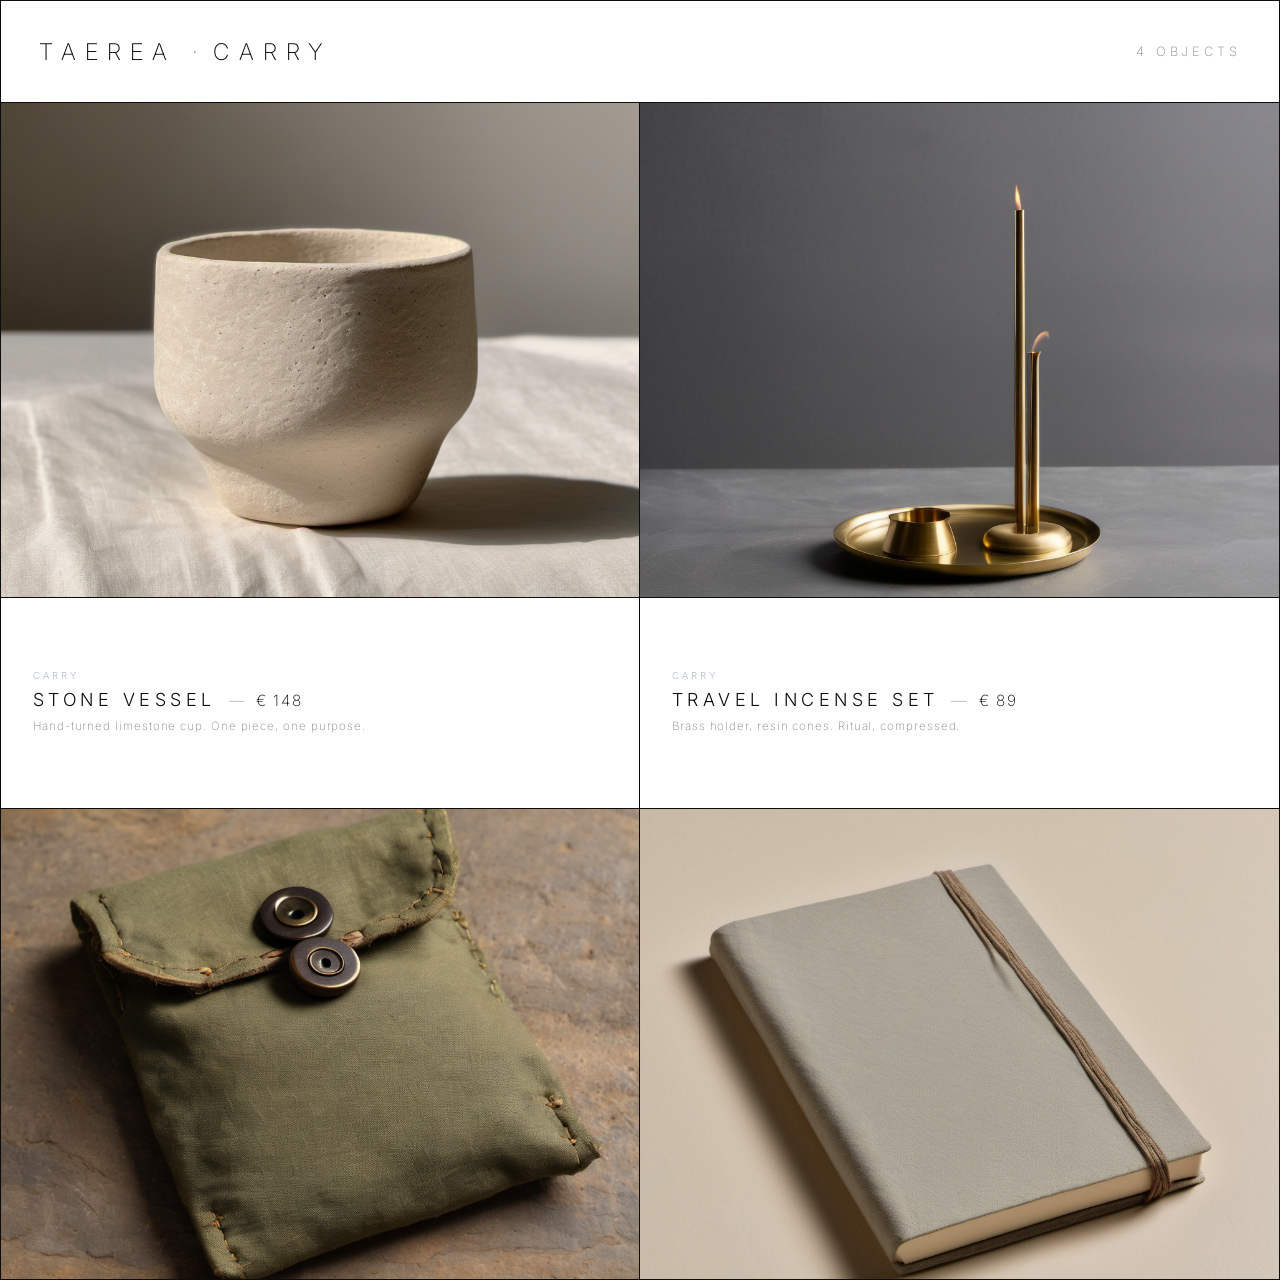
==== carry.html @ bfde48eb "feat(taerea/carry): shop iframe — 4 rendered products, Frama aesthetic" ====
<!DOCTYPE html>
<html lang="de">
<head>
<meta charset="UTF-8">
<meta name="viewport" content="width=device-width, initial-scale=1.0">
<title>Taerea · Carry</title>
<link href="https://fonts.googleapis.com/css2?family=Inter:wght@200;300&display=swap" rel="stylesheet">
<style>
  *, *::before, *::after {
    box-sizing: border-box;
    margin: 0;
    padding: 0;
  }

  html, body {
    width: 100vw;
    height: 100vw;
    overflow: hidden;
    background: #fff;
    font-family: 'Inter', sans-serif;
    color: #0d0d0d;
    cursor: crosshair;
  }

  .carry-shop {
    width: 100vw;
    height: 100vw;
    display: grid;
    grid-template-rows: 8vw 1fr 8vw;
    overflow: hidden;
    border: 1px solid #0d0d0d;
  }

  /* ── HEADER ── */
  .shop-header {
    display: flex;
    align-items: center;
    justify-content: space-between;
    padding: 0 3vw;
    border-bottom: 1px solid #0d0d0d;
  }

  .header-left {
    display: flex;
    align-items: center;
    gap: 1.2vw;
  }

  .brand {
    font-weight: 200;
    font-size: 1.8vw;
    letter-spacing: 0.4em;
    text-transform: uppercase;
  }

  .accent-dot {
    color: #8a9ab8;
    font-size: 1.8vw;
    font-weight: 200;
  }

  .category {
    font-weight: 200;
    font-size: 1.8vw;
    letter-spacing: 0.4em;
    text-transform: uppercase;
  }

  .header-right {
    font-weight: 200;
    font-size: 1vw;
    letter-spacing: 0.3em;
    text-transform: uppercase;
    color: #888;
  }

  /* ── PRODUCT GRID ── */
  .product-grid {
    display: grid;
    grid-template-columns: 1fr 1fr;
    grid-template-rows: 1fr 1fr;
    gap: 0;
  }

  .product-card {
    position: relative;
    display: flex;
    flex-direction: column;
    border-right: 1px solid #0d0d0d;
    border-bottom: 1px solid #0d0d0d;
    cursor: crosshair;
    overflow: hidden;
    transition: all 0.4s ease;
  }

  .product-card:nth-child(2),
  .product-card:nth-child(4) {
    border-right: none;
  }

  .product-card:nth-child(3),
  .product-card:nth-child(4) {
    border-bottom: none;
  }

  /* ── CARD IMAGE ── */
  .card-image {
    flex: 0 0 70%;
    position: relative;
    overflow: hidden;
  }

  .card-placeholder {
    width: 100%;
    height: 100%;
    transition: filter 0.4s ease;
  }

  .card-img {
    width: 100%;
    height: 100%;
    object-fit: cover;
    transition: filter 0.4s ease;
    display: block;
  }

  .card-overlay {
    position: absolute;
    inset: 0;
    display: flex;
    align-items: center;
    justify-content: center;
    opacity: 0;
    transition: opacity 0.4s ease;
    background: transparent;
  }

  .overlay-label {
    color: #8a9ab8;
    font-weight: 200;
    font-size: 1vw;
    letter-spacing: 0.35em;
    text-transform: uppercase;
  }

  /* ── CARD META ── */
  .card-meta {
    flex: 0 0 30%;
    display: flex;
    flex-direction: column;
    justify-content: center;
    padding: 0 2.5vw;
    gap: 0.6vw;
    border-top: 1px solid #0d0d0d;
  }

  .card-meta-row {
    display: flex;
    align-items: baseline;
    gap: 1vw;
  }

  .product-name {
    font-weight: 300;
    font-size: 1.4vw;
    letter-spacing: 0.25em;
    text-transform: uppercase;
    transition: color 0.4s ease;
  }

  .meta-sep {
    font-weight: 200;
    font-size: 1.2vw;
    color: #8a9ab8;
    flex-shrink: 0;
  }

  .product-price {
    font-weight: 200;
    font-size: 1.2vw;
    letter-spacing: 0.1em;
    transition: color 0.4s ease;
    flex-shrink: 0;
  }

  .product-desc {
    font-weight: 200;
    font-size: 0.9vw;
    letter-spacing: 0.08em;
    color: #888;
    transition: color 0.4s ease;
    line-height: 1.5;
  }

  .product-category {
    font-weight: 200;
    font-size: 0.75vw;
    letter-spacing: 0.3em;
    text-transform: uppercase;
    color: #8a9ab8;
  }

  /* ── HOVER STATES ── */
  .product-card:hover .card-placeholder {
    filter: brightness(0.85);
  }

  .product-card:hover .card-img {
    filter: brightness(0.85);
  }

  .product-card:hover .card-overlay {
    opacity: 1;
  }

  .product-card:hover .product-name {
    color: #8a9ab8;
  }

  .product-card:hover .product-price {
    color: #8a9ab8;
  }

  .product-card:hover .product-desc {
    color: #8a9ab8;
    opacity: 0.7;
  }

  .product-card:active {
    opacity: 0.7;
  }

  /* ── FOOTER ── */
  .shop-footer {
    display: flex;
    align-items: center;
    justify-content: space-between;
    padding: 0 3vw;
    border-top: 1px solid #0d0d0d;
  }

  .footer-left {
    font-weight: 200;
    font-size: 1vw;
    letter-spacing: 0.35em;
    text-transform: uppercase;
  }

  .footer-nav {
    display: flex;
    align-items: center;
    gap: 2.5vw;
  }

  .footer-nav-item {
    font-weight: 200;
    font-size: 0.85vw;
    letter-spacing: 0.3em;
    text-transform: uppercase;
    color: #888;
    cursor: crosshair;
    transition: color 0.4s ease;
    text-decoration: none;
  }

  .footer-nav-item:hover {
    color: #8a9ab8;
  }

  .footer-nav-item.active {
    color: #0d0d0d;
  }

  .tagline {
    font-weight: 200;
    font-size: 0.9vw;
    letter-spacing: 0.3em;
    font-style: italic;
    color: #888;
  }
</style>
</head>
<body>

<div class="carry-shop">

  <header class="shop-header">
    <div class="header-left">
      <span class="brand">Taerea</span>
      <span class="accent-dot">·</span>
      <span class="category">Carry</span>
    </div>
    <span class="header-right">4 Objects</span>
  </header>

  <main class="product-grid">

    <article class="product-card">
      <div class="card-image">
        <img class="card-img" src="assets/carry_product_1.png" alt="Stone Vessel" onerror="this.style.display='none';this.parentElement.querySelector('.card-placeholder').style.display='block';">
        <svg class="card-placeholder" viewBox="0 0 100 100" preserveAspectRatio="none" xmlns="http://www.w3.org/2000/svg" style="display:none;">
          <rect width="100" height="100" fill="#C8BFB0"/>
        </svg>
        <div class="card-overlay">
          <span class="overlay-label">View Object</span>
        </div>
      </div>
      <div class="card-meta">
        <span class="product-category">Carry</span>
        <div class="card-meta-row">
          <span class="product-name">Stone Vessel</span>
          <span class="meta-sep">—</span>
          <span class="product-price">€ 148</span>
        </div>
        <span class="product-desc">Hand-turned limestone cup. One piece, one purpose.</span>
      </div>
    </article>

    <article class="product-card">
      <div class="card-image">
        <img class="card-img" src="assets/carry_product_2.png" alt="Travel Incense Set" onerror="this.style.display='none';this.parentElement.querySelector('.card-placeholder').style.display='block';">
        <svg class="card-placeholder" viewBox="0 0 100 100" preserveAspectRatio="none" xmlns="http://www.w3.org/2000/svg" style="display:none;">
          <rect width="100" height="100" fill="#A8966E"/>
        </svg>
        <div class="card-overlay">
          <span class="overlay-label">View Object</span>
        </div>
      </div>
      <div class="card-meta">
        <span class="product-category">Carry</span>
        <div class="card-meta-row">
          <span class="product-name">Travel Incense Set</span>
          <span class="meta-sep">—</span>
          <span class="product-price">€ 89</span>
        </div>
        <span class="product-desc">Brass holder, resin cones. Ritual, compressed.</span>
      </div>
    </article>

    <article class="product-card">
      <div class="card-image">
        <img class="card-img" src="assets/carry_product_3.webp" alt="Linen Pouch" onerror="this.style.display='none';this.parentElement.querySelector('.card-placeholder').style.display='block';">
        <svg class="card-placeholder" viewBox="0 0 100 100" preserveAspectRatio="none" xmlns="http://www.w3.org/2000/svg" style="display:none;">
          <rect width="100" height="100" fill="#7A7260"/>
        </svg>
        <div class="card-overlay">
          <span class="overlay-label">View Object</span>
        </div>
      </div>
      <div class="card-meta">
        <span class="product-category">Carry</span>
        <div class="card-meta-row">
          <span class="product-name">Linen Pouch</span>
          <span class="meta-sep">—</span>
          <span class="product-price">€ 112</span>
        </div>
        <span class="product-desc">Waxed linen, brass clasp. Carries what matters.</span>
      </div>
    </article>

    <article class="product-card">
      <div class="card-image">
        <img class="card-img" src="assets/carry_product_4.png" alt="Field Notebook" onerror="this.style.display='none';this.parentElement.querySelector('.card-placeholder').style.display='block';">
        <svg class="card-placeholder" viewBox="0 0 100 100" preserveAspectRatio="none" xmlns="http://www.w3.org/2000/svg" style="display:none;">
          <rect width="100" height="100" fill="#4A4A4A"/>
        </svg>
        <div class="card-overlay">
          <span class="overlay-label">View Object</span>
        </div>
      </div>
      <div class="card-meta">
        <span class="product-category">Carry</span>
        <div class="card-meta-row">
          <span class="product-name">Field Notebook</span>
          <span class="meta-sep">—</span>
          <span class="product-price">€ 64</span>
        </div>
        <span class="product-desc">Stone-paper cover. Writes anywhere, holds everything.</span>
      </div>
    </article>

  </main>

  <footer class="shop-footer">
    <span class="footer-left">Carry II</span>
    <span class="tagline">Objects that travel.</span>
    <nav class="footer-nav">
      <a class="footer-nav-item active" href="#">Stone</a>
      <a class="footer-nav-item" href="#">Brass</a>
      <a class="footer-nav-item" href="#">Linen</a>
      <a class="footer-nav-item" href="#">Paper</a>
    </nav>
  </footer>

</div>

</body>
</html>
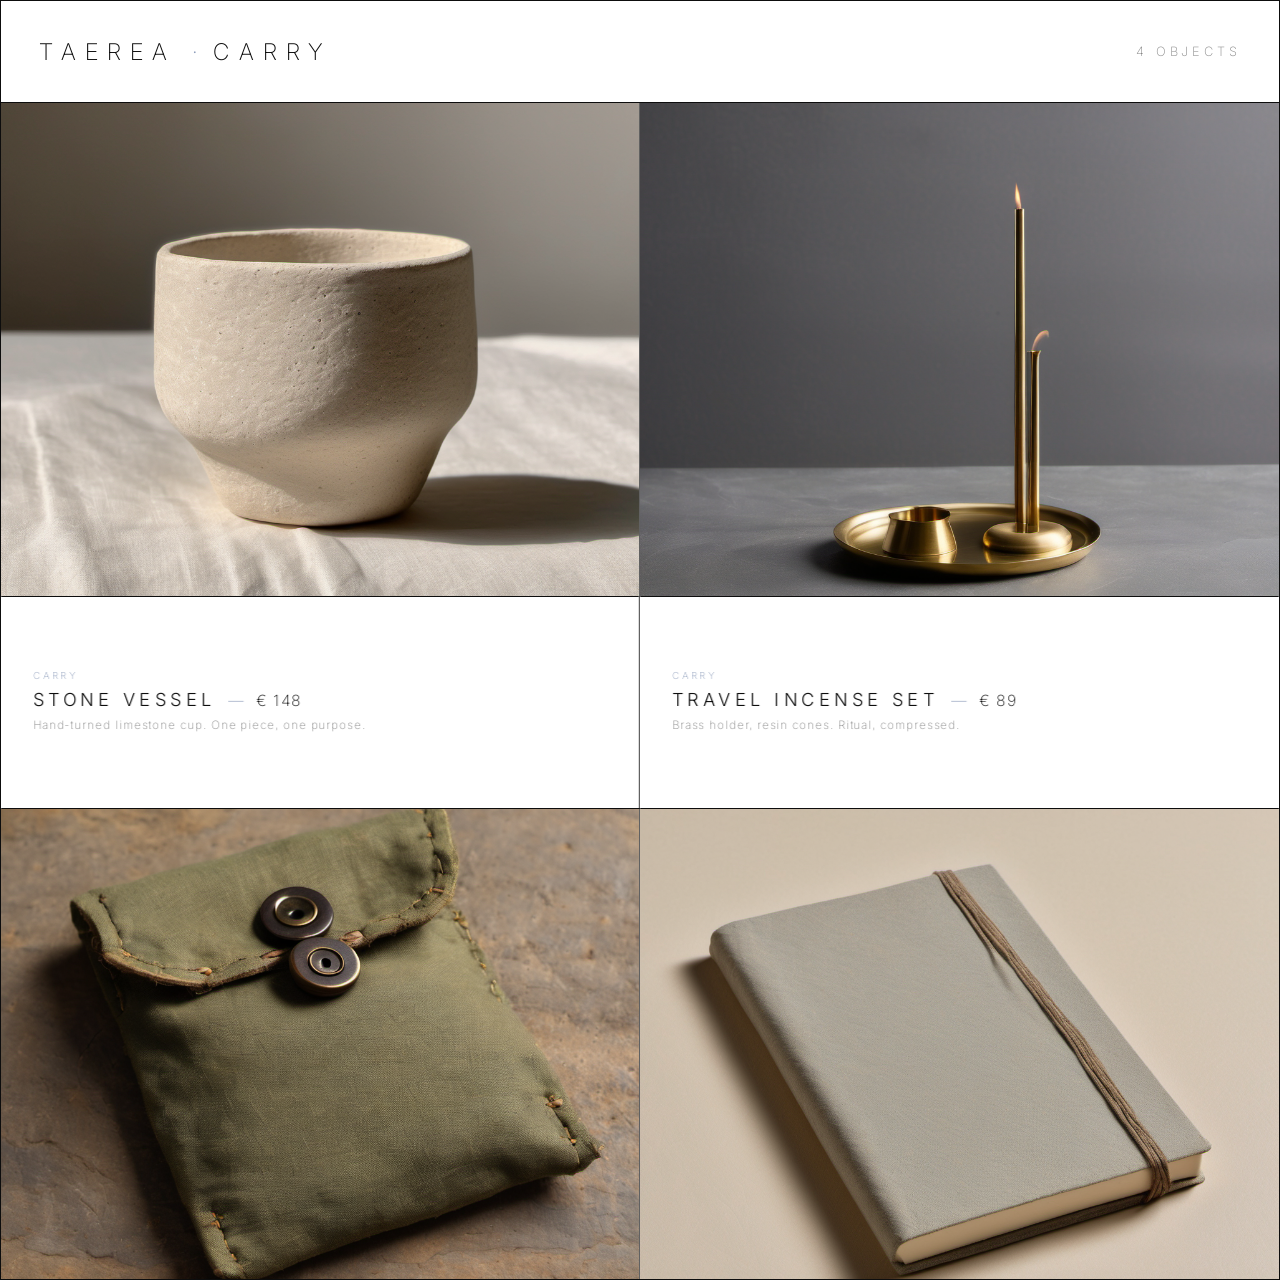
==== commit 86873389: "feat(taerea): dynamic motion pass — entrance stagger, Ken Burns, cursor tilt, per-iframe motion sign" ====
--- a/carry.html
+++ b/carry.html
@@ -90,7 +90,29 @@
     border-bottom: 1px solid #0d0d0d;
     cursor: crosshair;
     overflow: hidden;
-    transition: all 0.4s ease;
+    transition: box-shadow 0.4s ease;
+    opacity: 0;
+    transform: translateX(-4vw);
+    animation: card-arrive 0.9s cubic-bezier(0.16, 1, 0.3, 1) forwards;
+    will-change: transform;
+    transform-style: preserve-3d;
+    perspective: 100vw;
+  }
+
+  .product-card:nth-child(1) { animation-delay: 0ms; }
+  .product-card:nth-child(2) { animation-delay: 80ms; }
+  .product-card:nth-child(3) { animation-delay: 160ms; }
+  .product-card:nth-child(4) { animation-delay: 240ms; }
+
+  @keyframes card-arrive {
+    from {
+      opacity: 0;
+      transform: translateX(-4vw);
+    }
+    to {
+      opacity: 1;
+      transform: translateX(0);
+    }
   }
 
   .product-card:nth-child(2),
@@ -101,6 +123,31 @@
   .product-card:nth-child(3),
   .product-card:nth-child(4) {
     border-bottom: none;
+  }
+
+  /* ── IN-TRANSIT MOTIF (accent line sliding across top border on hover) ── */
+  .product-card::before {
+    content: '';
+    position: absolute;
+    top: 0;
+    left: -20%;
+    width: 20%;
+    height: 1px;
+    background: #8a9ab8;
+    opacity: 0;
+    transition: opacity 0.3s ease;
+    z-index: 2;
+    pointer-events: none;
+  }
+
+  .product-card:hover::before {
+    opacity: 1;
+    animation: transit-line 1.4s linear infinite;
+  }
+
+  @keyframes transit-line {
+    from { left: -20%; }
+    to { left: 100%; }
   }
 
   /* ── CARD IMAGE ── */
@@ -108,6 +155,9 @@
     flex: 0 0 70%;
     position: relative;
     overflow: hidden;
+    transform-style: preserve-3d;
+    transition: transform 0.3s ease;
+    transform: perspective(60vw) rotateX(var(--tilt-x, 0deg)) rotateY(var(--tilt-y, 0deg));
   }
 
   .card-placeholder {
@@ -120,8 +170,19 @@
     width: 100%;
     height: 100%;
     object-fit: cover;
-    transition: filter 0.4s ease;
+    transition: filter 0.4s ease, transform 0.4s ease;
     display: block;
+    transform-origin: center center;
+    animation: ken-burns 26s ease-in-out infinite alternate;
+  }
+
+  .product-card:nth-child(2) .card-img { animation-duration: 30s; }
+  .product-card:nth-child(3) .card-img { animation-duration: 23s; }
+  .product-card:nth-child(4) .card-img { animation-duration: 28s; }
+
+  @keyframes ken-burns {
+    from { transform: scale(1); }
+    to { transform: scale(1.045); }
   }
 
   .card-overlay {
@@ -394,5 +455,29 @@
 
 </div>
 
+<script>
+  (function () {
+    var images = document.querySelectorAll('.card-image');
+    var MAX_TILT = 3.5;
+
+    images.forEach(function (img) {
+      img.addEventListener('mousemove', function (e) {
+        var rect = img.getBoundingClientRect();
+        var px = (e.clientX - rect.left) / rect.width;
+        var py = (e.clientY - rect.top) / rect.height;
+        var tiltY = (px - 0.5) * 2 * MAX_TILT;
+        var tiltX = (0.5 - py) * 2 * MAX_TILT;
+        img.style.setProperty('--tilt-x', tiltX.toFixed(2) + 'deg');
+        img.style.setProperty('--tilt-y', tiltY.toFixed(2) + 'deg');
+      });
+
+      img.addEventListener('mouseleave', function () {
+        img.style.setProperty('--tilt-x', '0deg');
+        img.style.setProperty('--tilt-y', '0deg');
+      });
+    });
+  })();
+</script>
+
 </body>
 </html>
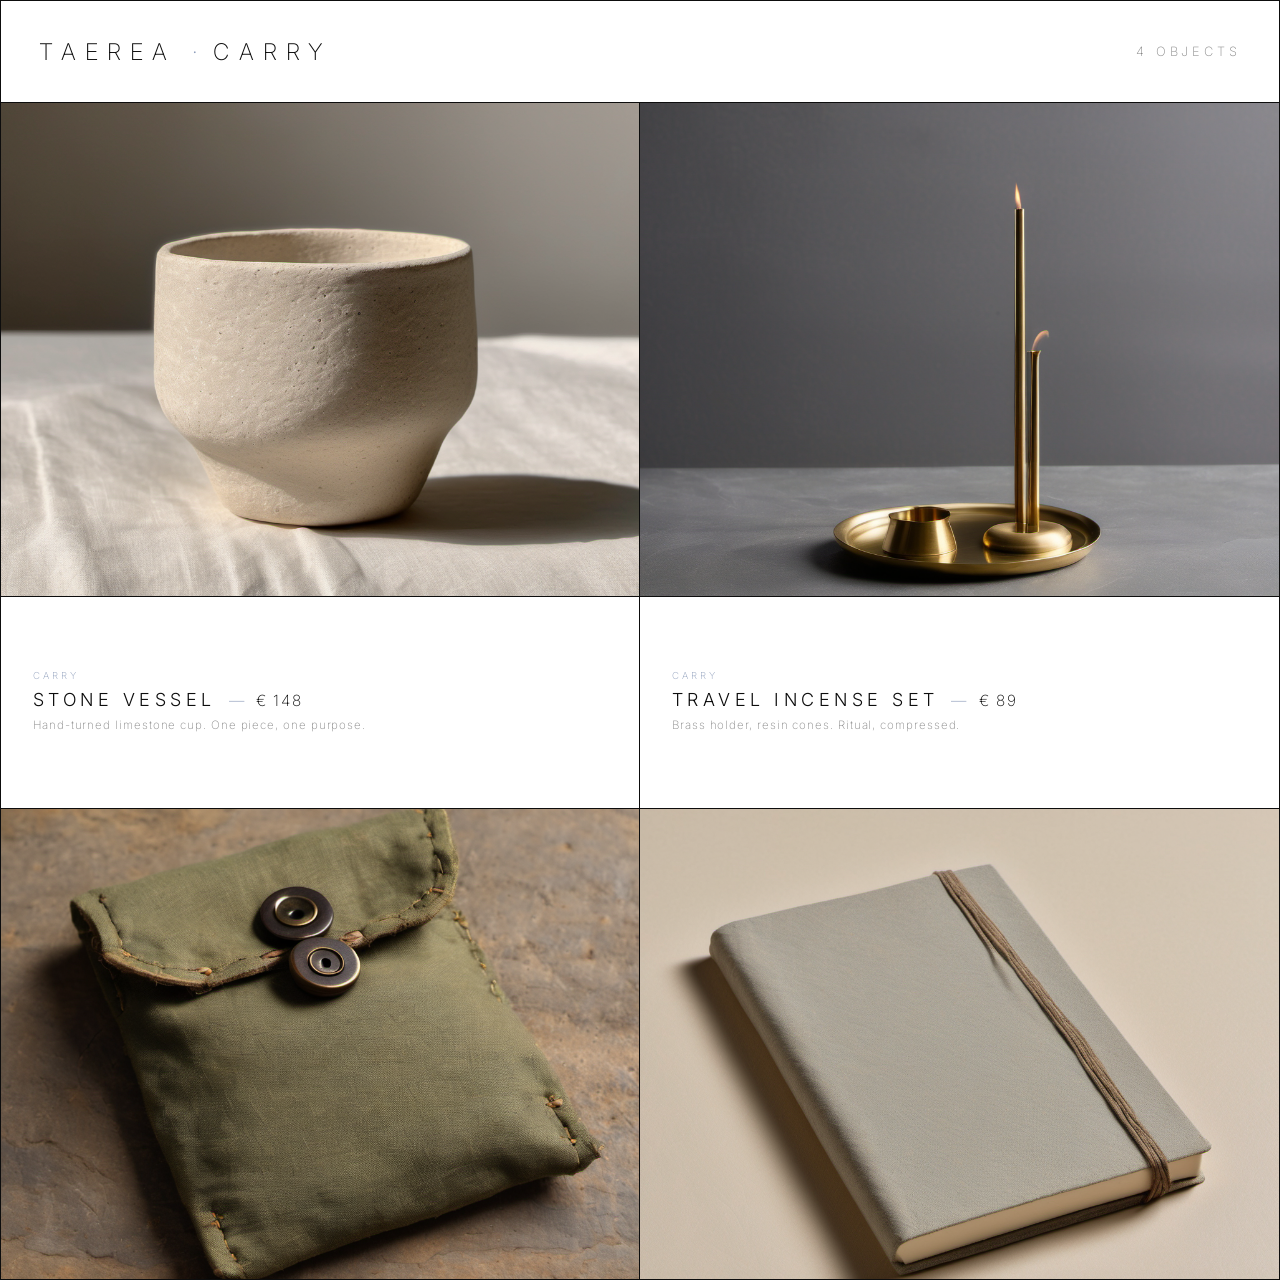
==== commit c36d0bc1: "fix(taerea): iframe audit fixes — carry mislabeled webp, signal RAF race, lab triangle geometry carr" ====
--- a/carry.html
+++ b/carry.html
@@ -400,7 +400,7 @@
 
     <article class="product-card">
       <div class="card-image">
-        <img class="card-img" src="assets/carry_product_3.webp" alt="Linen Pouch" onerror="this.style.display='none';this.parentElement.querySelector('.card-placeholder').style.display='block';">
+        <img class="card-img" src="assets/carry_product_3.png" alt="Linen Pouch" onerror="this.style.display='none';this.parentElement.querySelector('.card-placeholder').style.display='block';">
         <svg class="card-placeholder" viewBox="0 0 100 100" preserveAspectRatio="none" xmlns="http://www.w3.org/2000/svg" style="display:none;">
           <rect width="100" height="100" fill="#7A7260"/>
         </svg>
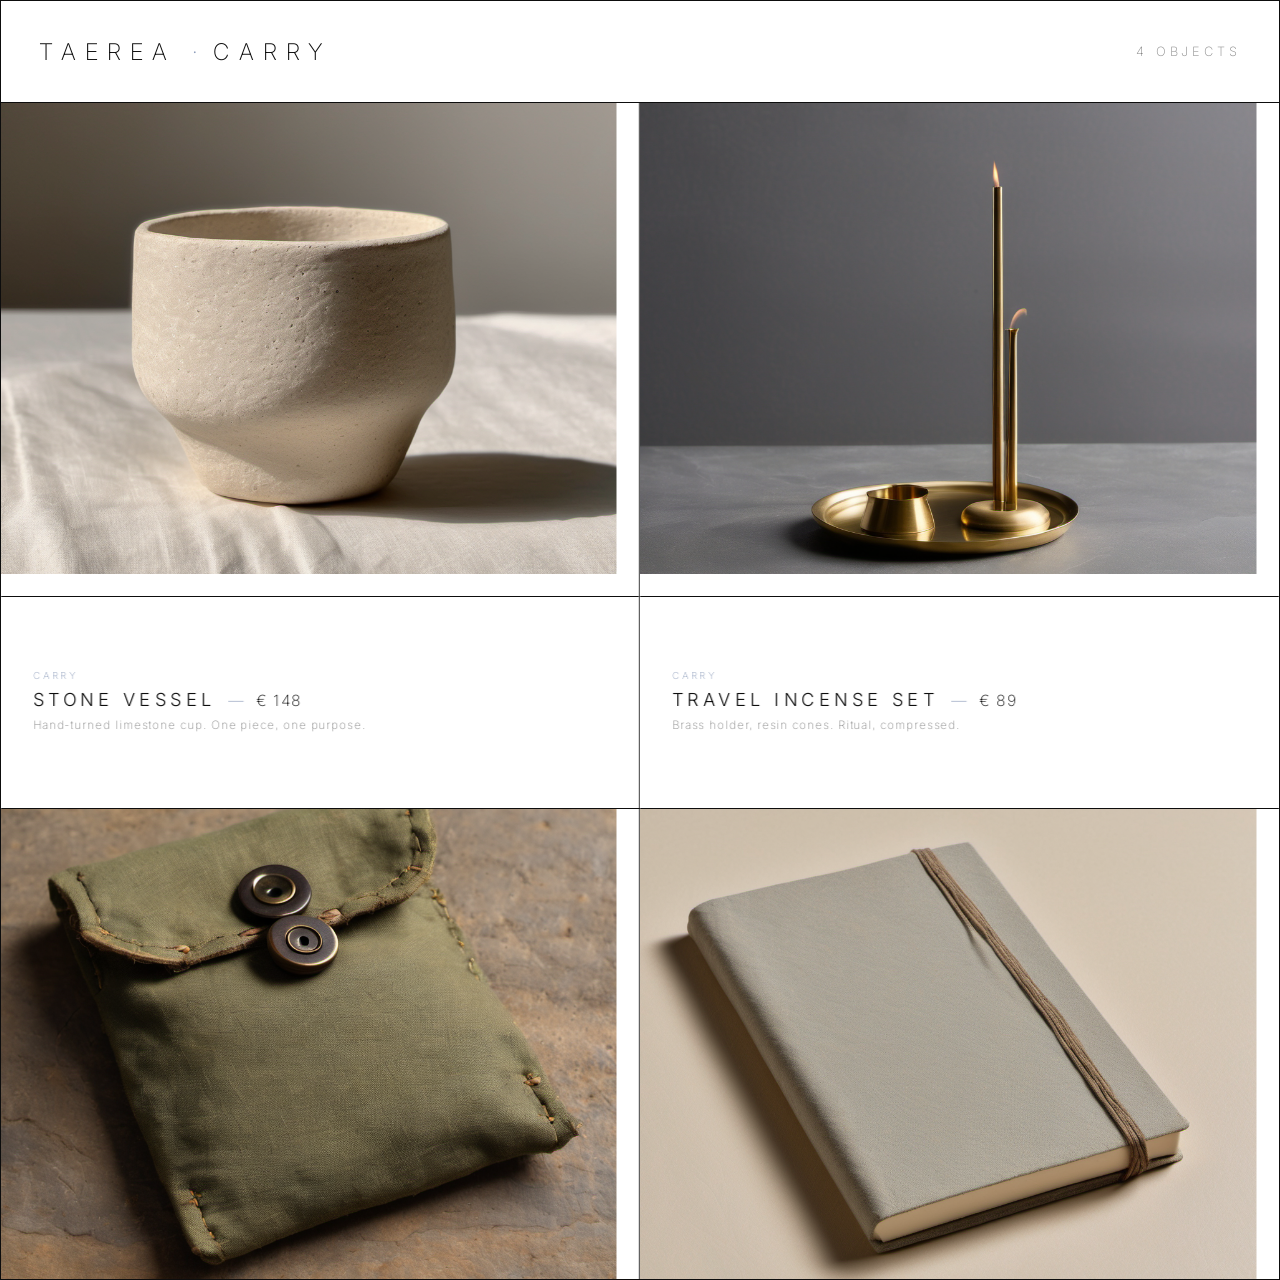
==== commit 93502301: "feat(taerea): depth-parallax coupled to iframe viewport position Vertical pixel-translation via SVG " ====
--- a/carry.html
+++ b/carry.html
@@ -358,7 +358,7 @@
 
     <article class="product-card">
       <div class="card-image">
-        <img class="card-img" src="assets/carry_product_1.png" alt="Stone Vessel" onerror="this.style.display='none';this.parentElement.querySelector('.card-placeholder').style.display='block';">
+        <img class="card-img depth-img" data-depth="assets/depth_disp/carry_product_1_disp.png" src="assets/carry_product_1.png" alt="Stone Vessel" onerror="this.style.display='none';this.parentElement.querySelector('.card-placeholder').style.display='block';">
         <svg class="card-placeholder" viewBox="0 0 100 100" preserveAspectRatio="none" xmlns="http://www.w3.org/2000/svg" style="display:none;">
           <rect width="100" height="100" fill="#C8BFB0"/>
         </svg>
@@ -379,7 +379,7 @@
 
     <article class="product-card">
       <div class="card-image">
-        <img class="card-img" src="assets/carry_product_2.png" alt="Travel Incense Set" onerror="this.style.display='none';this.parentElement.querySelector('.card-placeholder').style.display='block';">
+        <img class="card-img depth-img" data-depth="assets/depth_disp/carry_product_2_disp.png" src="assets/carry_product_2.png" alt="Travel Incense Set" onerror="this.style.display='none';this.parentElement.querySelector('.card-placeholder').style.display='block';">
         <svg class="card-placeholder" viewBox="0 0 100 100" preserveAspectRatio="none" xmlns="http://www.w3.org/2000/svg" style="display:none;">
           <rect width="100" height="100" fill="#A8966E"/>
         </svg>
@@ -400,7 +400,7 @@
 
     <article class="product-card">
       <div class="card-image">
-        <img class="card-img" src="assets/carry_product_3.png" alt="Linen Pouch" onerror="this.style.display='none';this.parentElement.querySelector('.card-placeholder').style.display='block';">
+        <img class="card-img depth-img" data-depth="assets/depth_disp/carry_product_3_disp.png" src="assets/carry_product_3.png" alt="Linen Pouch" onerror="this.style.display='none';this.parentElement.querySelector('.card-placeholder').style.display='block';">
         <svg class="card-placeholder" viewBox="0 0 100 100" preserveAspectRatio="none" xmlns="http://www.w3.org/2000/svg" style="display:none;">
           <rect width="100" height="100" fill="#7A7260"/>
         </svg>
@@ -421,7 +421,7 @@
 
     <article class="product-card">
       <div class="card-image">
-        <img class="card-img" src="assets/carry_product_4.png" alt="Field Notebook" onerror="this.style.display='none';this.parentElement.querySelector('.card-placeholder').style.display='block';">
+        <img class="card-img depth-img" data-depth="assets/depth_disp/carry_product_4_disp.png" src="assets/carry_product_4.png" alt="Field Notebook" onerror="this.style.display='none';this.parentElement.querySelector('.card-placeholder').style.display='block';">
         <svg class="card-placeholder" viewBox="0 0 100 100" preserveAspectRatio="none" xmlns="http://www.w3.org/2000/svg" style="display:none;">
           <rect width="100" height="100" fill="#4A4A4A"/>
         </svg>
@@ -479,5 +479,10 @@
   })();
 </script>
 
+<script src="assets/depth_parallax.js"></script>
+<script>
+  window.initDepthParallax();
+</script>
+
 </body>
 </html>
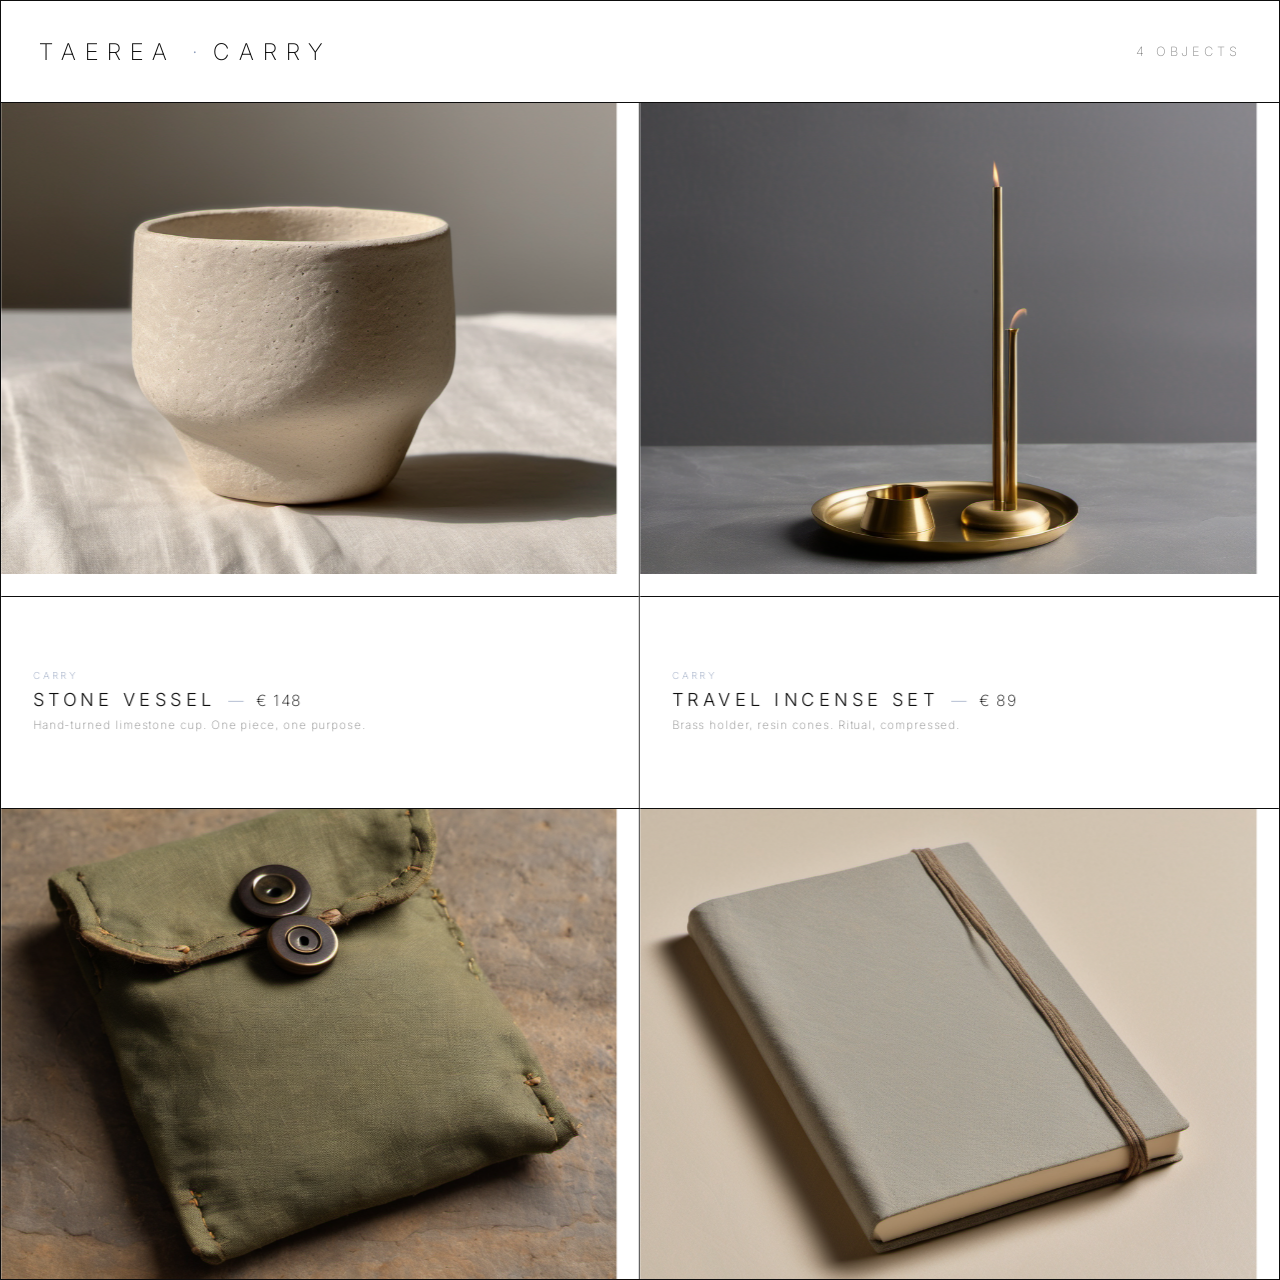
==== commit ae1a8c90: "fix(taerea): remove cursor tilt and blink/flicker effects Felix: tilt and blinking read as distracti" ====
--- a/carry.html
+++ b/carry.html
@@ -155,9 +155,6 @@
     flex: 0 0 70%;
     position: relative;
     overflow: hidden;
-    transform-style: preserve-3d;
-    transition: transform 0.3s ease;
-    transform: perspective(60vw) rotateX(var(--tilt-x, 0deg)) rotateY(var(--tilt-y, 0deg));
   }
 
   .card-placeholder {
@@ -455,30 +452,6 @@
 
 </div>
 
-<script>
-  (function () {
-    var images = document.querySelectorAll('.card-image');
-    var MAX_TILT = 3.5;
-
-    images.forEach(function (img) {
-      img.addEventListener('mousemove', function (e) {
-        var rect = img.getBoundingClientRect();
-        var px = (e.clientX - rect.left) / rect.width;
-        var py = (e.clientY - rect.top) / rect.height;
-        var tiltY = (px - 0.5) * 2 * MAX_TILT;
-        var tiltX = (0.5 - py) * 2 * MAX_TILT;
-        img.style.setProperty('--tilt-x', tiltX.toFixed(2) + 'deg');
-        img.style.setProperty('--tilt-y', tiltY.toFixed(2) + 'deg');
-      });
-
-      img.addEventListener('mouseleave', function () {
-        img.style.setProperty('--tilt-x', '0deg');
-        img.style.setProperty('--tilt-y', '0deg');
-      });
-    });
-  })();
-</script>
-
 <script src="assets/depth_parallax.js"></script>
 <script>
   window.initDepthParallax();
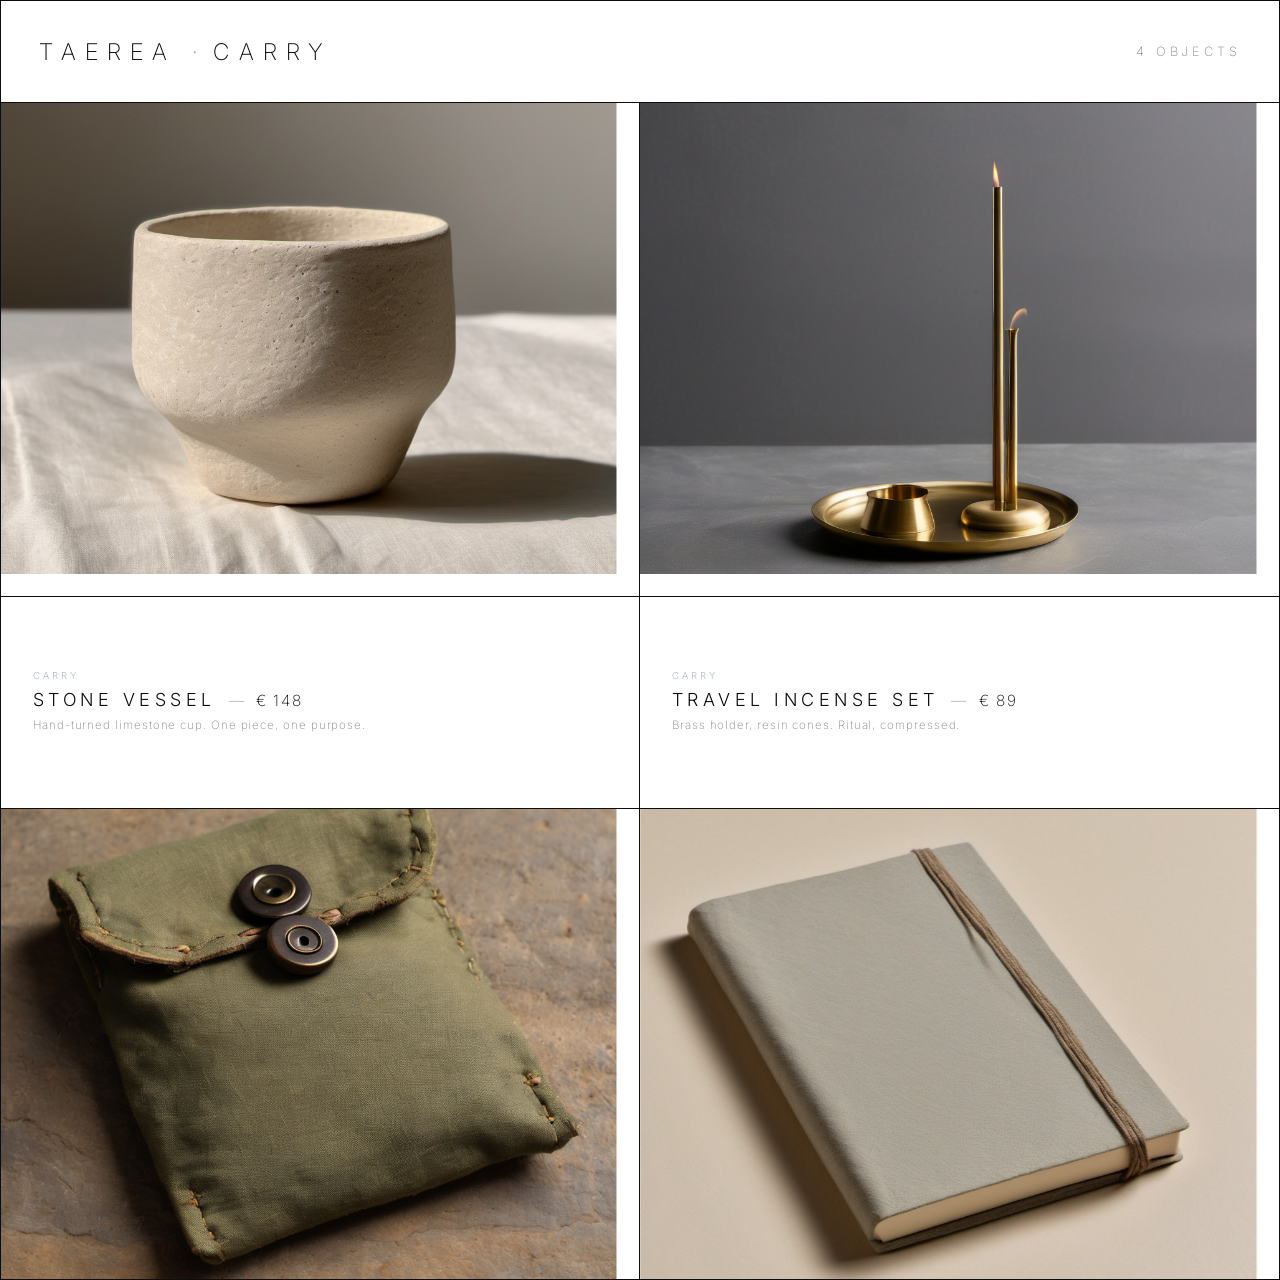
==== commit 0cdd2465: "fix(taerea): critical grid layout bug — missing grid-template-columns .settle-shop/.carry-shop/.root" ====
--- a/carry.html
+++ b/carry.html
@@ -26,6 +26,7 @@
     width: 100vw;
     height: 100vw;
     display: grid;
+    grid-template-columns: 100%;
     grid-template-rows: 8vw 1fr 8vw;
     overflow: hidden;
     border: 1px solid #0d0d0d;
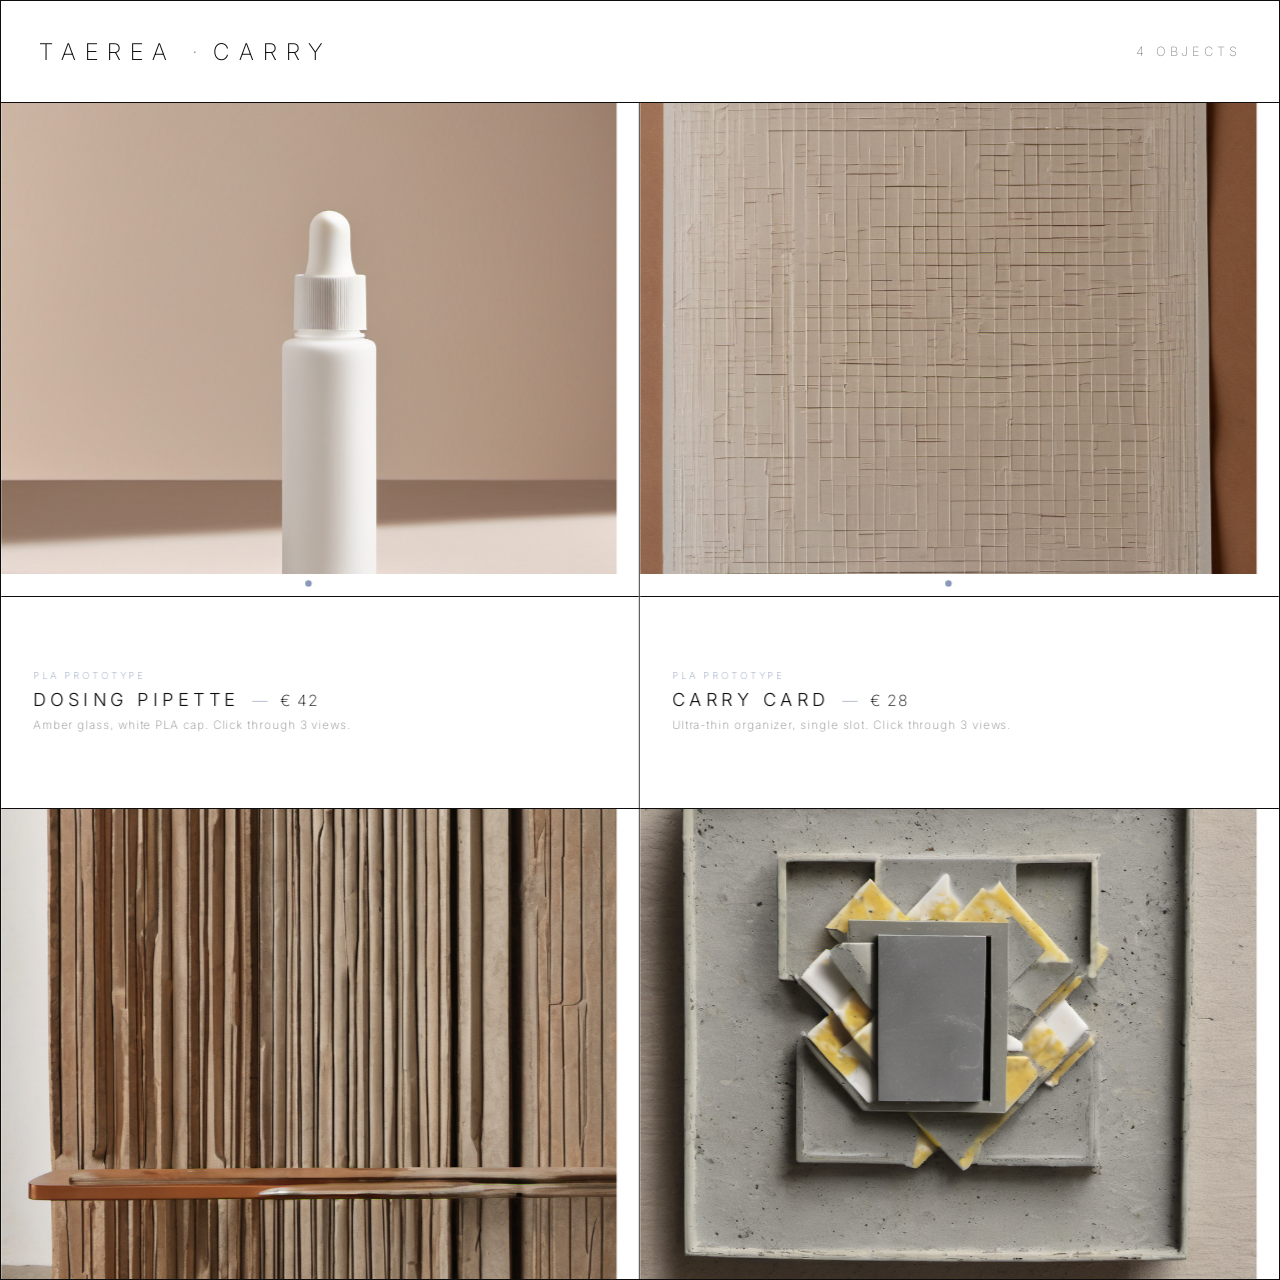
==== commit 6f45b095: "feat(taerea): curate to 8 complete-triad products, click-to-cycle 3 views Settle: Stack Vessel, Cord" ====
--- a/carry.html
+++ b/carry.html
@@ -158,6 +158,29 @@
     overflow: hidden;
   }
 
+  .view-dots {
+    position: absolute;
+    bottom: 0.8vw;
+    left: 50%;
+    transform: translateX(-50%);
+    display: flex;
+    gap: 0.5vw;
+    z-index: 2;
+  }
+
+  .view-dot {
+    width: 0.4vw;
+    height: 0.4vw;
+    border-radius: 50%;
+    background: rgba(255,255,255,0.5);
+    transition: background 0.25s ease, transform 0.25s ease;
+  }
+
+  .view-dot.active {
+    background: #8a9ab8;
+    transform: scale(1.3);
+  }
+
   .card-placeholder {
     width: 100%;
     height: 100%;
@@ -356,7 +379,7 @@
 
     <article class="product-card">
       <div class="card-image">
-        <img class="card-img depth-img" data-depth="assets/depth_disp/carry_product_1_disp.png" src="assets/carry_product_1.png" alt="Stone Vessel" onerror="this.style.display='none';this.parentElement.querySelector('.card-placeholder').style.display='block';">
+        <img class="card-img depth-img views-img" data-depth="assets/depth_disp/jakob_r1_pipette_objekt_disp.png" data-views="assets/catalog/jakob_r1_pipette_objekt.png,assets/catalog/jakob_r1_pipette_material.png,assets/catalog/jakob_r1_pipette_moment.png" src="assets/catalog/jakob_r1_pipette_objekt.png" alt="Dosing Pipette" onerror="this.style.display='none';this.parentElement.querySelector('.card-placeholder').style.display='block';">
         <svg class="card-placeholder" viewBox="0 0 100 100" preserveAspectRatio="none" xmlns="http://www.w3.org/2000/svg" style="display:none;">
           <rect width="100" height="100" fill="#C8BFB0"/>
         </svg>
@@ -365,19 +388,19 @@
         </div>
       </div>
       <div class="card-meta">
-        <span class="product-category">Carry</span>
+        <span class="product-category">PLA Prototype</span>
         <div class="card-meta-row">
-          <span class="product-name">Stone Vessel</span>
+          <span class="product-name">Dosing Pipette</span>
           <span class="meta-sep">—</span>
-          <span class="product-price">€ 148</span>
-        </div>
-        <span class="product-desc">Hand-turned limestone cup. One piece, one purpose.</span>
+          <span class="product-price">€ 42</span>
+        </div>
+        <span class="product-desc">Amber glass, white PLA cap. Click through 3 views.</span>
       </div>
     </article>
 
     <article class="product-card">
       <div class="card-image">
-        <img class="card-img depth-img" data-depth="assets/depth_disp/carry_product_2_disp.png" src="assets/carry_product_2.png" alt="Travel Incense Set" onerror="this.style.display='none';this.parentElement.querySelector('.card-placeholder').style.display='block';">
+        <img class="card-img depth-img views-img" data-depth="assets/depth_disp/jakob_r2_card_objekt_disp.png" data-views="assets/catalog/jakob_r2_card_objekt.png,assets/catalog/jakob_r2_card_material.png,assets/catalog/jakob_r2_card_moment.png" src="assets/catalog/jakob_r2_card_objekt.png" alt="Carry Card" onerror="this.style.display='none';this.parentElement.querySelector('.card-placeholder').style.display='block';">
         <svg class="card-placeholder" viewBox="0 0 100 100" preserveAspectRatio="none" xmlns="http://www.w3.org/2000/svg" style="display:none;">
           <rect width="100" height="100" fill="#A8966E"/>
         </svg>
@@ -386,19 +409,19 @@
         </div>
       </div>
       <div class="card-meta">
-        <span class="product-category">Carry</span>
+        <span class="product-category">PLA Prototype</span>
         <div class="card-meta-row">
-          <span class="product-name">Travel Incense Set</span>
+          <span class="product-name">Carry Card</span>
           <span class="meta-sep">—</span>
-          <span class="product-price">€ 89</span>
-        </div>
-        <span class="product-desc">Brass holder, resin cones. Ritual, compressed.</span>
+          <span class="product-price">€ 28</span>
+        </div>
+        <span class="product-desc">Ultra-thin organizer, single slot. Click through 3 views.</span>
       </div>
     </article>
 
     <article class="product-card">
       <div class="card-image">
-        <img class="card-img depth-img" data-depth="assets/depth_disp/carry_product_3_disp.png" src="assets/carry_product_3.png" alt="Linen Pouch" onerror="this.style.display='none';this.parentElement.querySelector('.card-placeholder').style.display='block';">
+        <img class="card-img depth-img views-img" data-depth="assets/depth_disp/jakob_r3_rail_objekt_disp.png" data-views="assets/catalog/jakob_r3_rail_objekt.png,assets/catalog/jakob_r3_rail_material.png,assets/catalog/jakob_r3_rail_moment.png" src="assets/catalog/jakob_r3_rail_objekt.png" alt="Module Hook Rail" onerror="this.style.display='none';this.parentElement.querySelector('.card-placeholder').style.display='block';">
         <svg class="card-placeholder" viewBox="0 0 100 100" preserveAspectRatio="none" xmlns="http://www.w3.org/2000/svg" style="display:none;">
           <rect width="100" height="100" fill="#7A7260"/>
         </svg>
@@ -407,19 +430,19 @@
         </div>
       </div>
       <div class="card-meta">
-        <span class="product-category">Carry</span>
+        <span class="product-category">PLA Prototype</span>
         <div class="card-meta-row">
-          <span class="product-name">Linen Pouch</span>
+          <span class="product-name">Module Hook Rail</span>
           <span class="meta-sep">—</span>
-          <span class="product-price">€ 112</span>
-        </div>
-        <span class="product-desc">Waxed linen, brass clasp. Carries what matters.</span>
+          <span class="product-price">€ 56</span>
+        </div>
+        <span class="product-desc">Modular wall rail, geometric slots. Click through 3 views.</span>
       </div>
     </article>
 
     <article class="product-card">
       <div class="card-image">
-        <img class="card-img depth-img" data-depth="assets/depth_disp/carry_product_4_disp.png" src="assets/carry_product_4.png" alt="Field Notebook" onerror="this.style.display='none';this.parentElement.querySelector('.card-placeholder').style.display='block';">
+        <img class="card-img depth-img views-img" data-depth="assets/depth_disp/jakob_r4_clip_objekt_disp.png" data-views="assets/catalog/jakob_r4_clip_objekt.png,assets/catalog/jakob_r4_clip_material.png,assets/catalog/jakob_r4_clip_moment.png" src="assets/catalog/jakob_r4_clip_objekt.png" alt="Mirror Clip System" onerror="this.style.display='none';this.parentElement.querySelector('.card-placeholder').style.display='block';">
         <svg class="card-placeholder" viewBox="0 0 100 100" preserveAspectRatio="none" xmlns="http://www.w3.org/2000/svg" style="display:none;">
           <rect width="100" height="100" fill="#4A4A4A"/>
         </svg>
@@ -428,13 +451,13 @@
         </div>
       </div>
       <div class="card-meta">
-        <span class="product-category">Carry</span>
+        <span class="product-category">PLA Prototype</span>
         <div class="card-meta-row">
-          <span class="product-name">Field Notebook</span>
+          <span class="product-name">Mirror Clip System</span>
           <span class="meta-sep">—</span>
-          <span class="product-price">€ 64</span>
-        </div>
-        <span class="product-desc">Stone-paper cover. Writes anywhere, holds everything.</span>
+          <span class="product-price">€ 34</span>
+        </div>
+        <span class="product-desc">Mounts thin mirror panels. Click through 3 views.</span>
       </div>
     </article>
 
@@ -442,19 +465,21 @@
 
   <footer class="shop-footer">
     <span class="footer-left">Carry II</span>
-    <span class="tagline">Objects that travel.</span>
+    <span class="tagline">Real prototypes, real objects.</span>
     <nav class="footer-nav">
-      <a class="footer-nav-item active" href="#">Stone</a>
-      <a class="footer-nav-item" href="#">Brass</a>
-      <a class="footer-nav-item" href="#">Linen</a>
-      <a class="footer-nav-item" href="#">Paper</a>
+      <a class="footer-nav-item active" href="#">Pipette</a>
+      <a class="footer-nav-item" href="#">Card</a>
+      <a class="footer-nav-item" href="#">Rail</a>
+      <a class="footer-nav-item" href="#">Clip</a>
     </nav>
   </footer>
 
 </div>
 
 <script src="assets/depth_parallax.js"></script>
+<script src="assets/product_views.js"></script>
 <script>
+  window.initProductViews();
   window.initDepthParallax();
 </script>
 
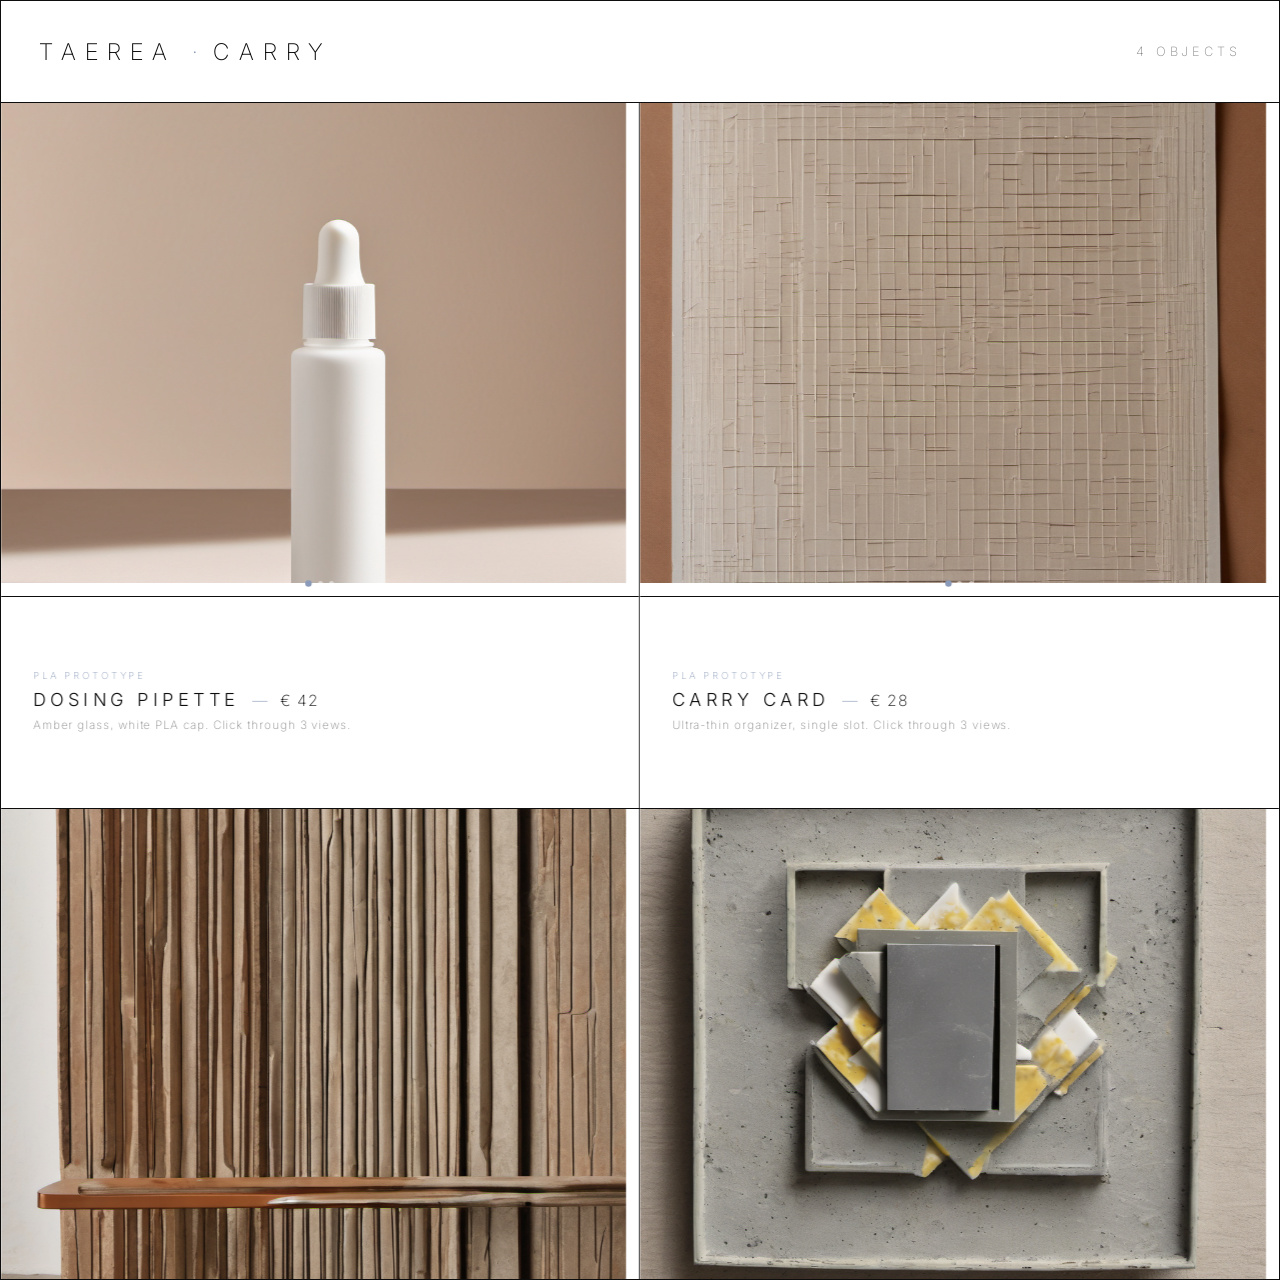
==== commit 5f64e5a6: "fix(taerea): eliminate white edge artifacts from depth-parallax displacement feDisplacementMap shift" ====
--- a/carry.html
+++ b/carry.html
@@ -202,8 +202,8 @@
   .product-card:nth-child(4) .card-img { animation-duration: 28s; }
 
   @keyframes ken-burns {
-    from { transform: scale(1); }
-    to { transform: scale(1.045); }
+    from { transform: scale(1.14); }
+    to { transform: scale(1.185); }
   }
 
   .card-overlay {
